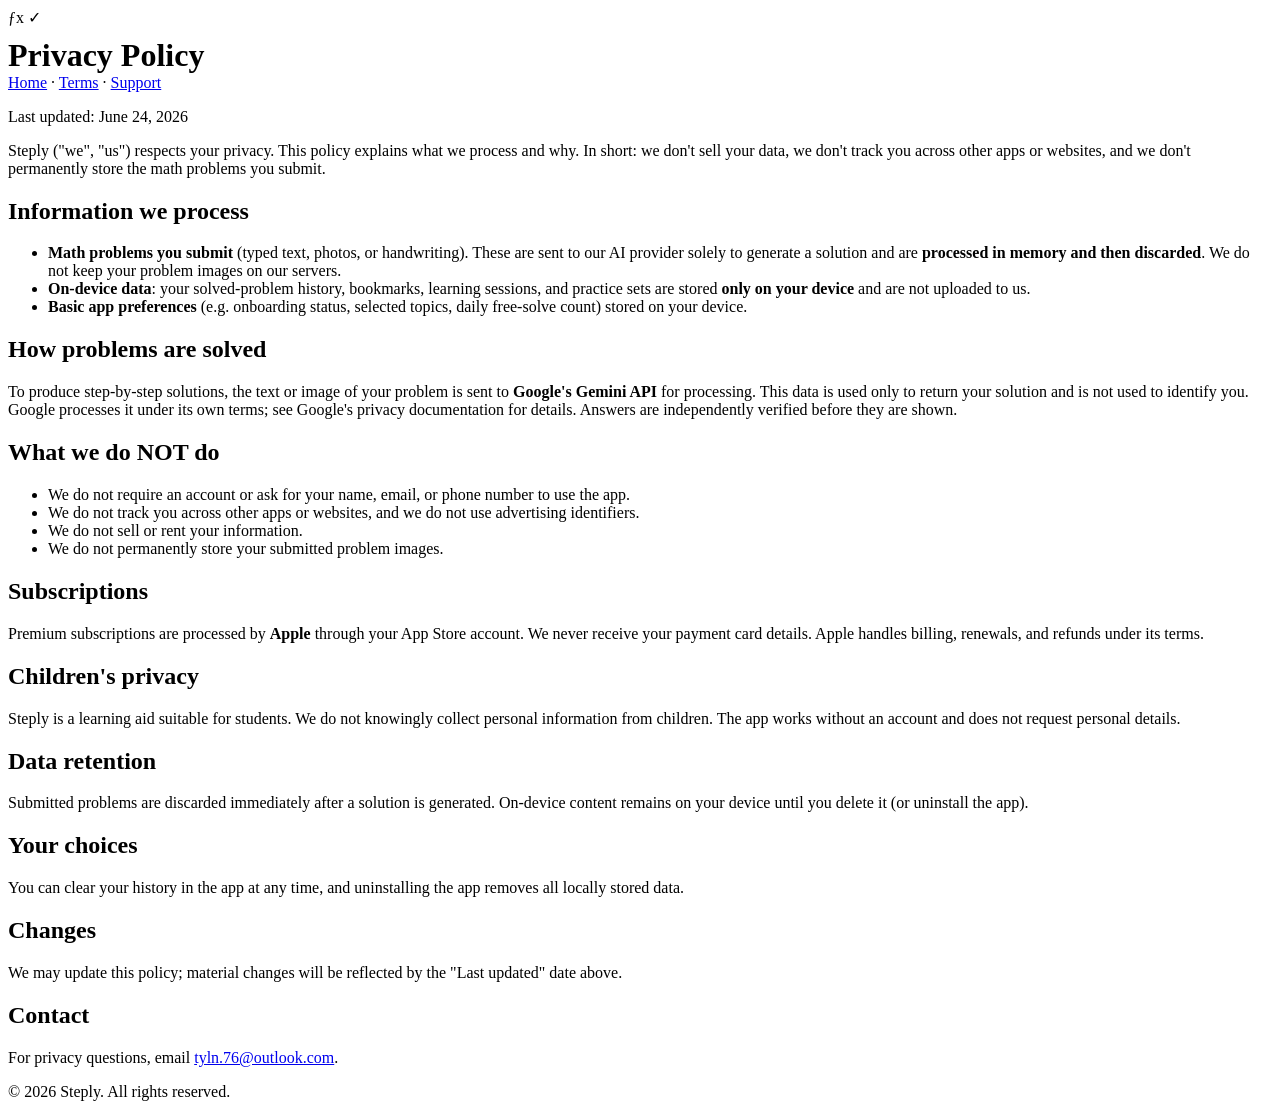
==== privacy.html @ 300f01c4 "add privacy.html" ====
<!doctype html>
<html lang="en"><head>
<meta charset="utf-8"><meta name="viewport" content="width=device-width,initial-scale=1">
<title>Steply — Privacy Policy</title>
<link rel="stylesheet" href="style.css">
</head><body>
<div class="hero"><div class="mark">ƒx <span class="check">✓</span></div>
<h1 style="margin:.3em 0 0">Privacy Policy</h1>
<nav><a href="index.html">Home</a> · <a href="terms.html">Terms</a> · <a href="support.html">Support</a></nav></div>
<div class="wrap"><div class="card">
<p class="muted">Last updated: June 24, 2026</p>

<p>Steply ("we", "us") respects your privacy. This policy explains what we process and why. In short: we don't sell your data, we don't track you across other apps or websites, and we don't permanently store the math problems you submit.</p>

<h2>Information we process</h2>
<ul>
  <li><strong>Math problems you submit</strong> (typed text, photos, or handwriting). These are sent to our AI provider solely to generate a solution and are <strong>processed in memory and then discarded</strong>. We do not keep your problem images on our servers.</li>
  <li><strong>On-device data</strong>: your solved-problem history, bookmarks, learning sessions, and practice sets are stored <strong>only on your device</strong> and are not uploaded to us.</li>
  <li><strong>Basic app preferences</strong> (e.g. onboarding status, selected topics, daily free-solve count) stored on your device.</li>
</ul>

<h2>How problems are solved</h2>
<p>To produce step-by-step solutions, the text or image of your problem is sent to <strong>Google's Gemini API</strong> for processing. This data is used only to return your solution and is not used to identify you. Google processes it under its own terms; see Google's privacy documentation for details. Answers are independently verified before they are shown.</p>

<h2>What we do NOT do</h2>
<ul>
  <li>We do not require an account or ask for your name, email, or phone number to use the app.</li>
  <li>We do not track you across other apps or websites, and we do not use advertising identifiers.</li>
  <li>We do not sell or rent your information.</li>
  <li>We do not permanently store your submitted problem images.</li>
</ul>

<h2>Subscriptions</h2>
<p>Premium subscriptions are processed by <strong>Apple</strong> through your App Store account. We never receive your payment card details. Apple handles billing, renewals, and refunds under its terms.</p>

<h2>Children's privacy</h2>
<p>Steply is a learning aid suitable for students. We do not knowingly collect personal information from children. The app works without an account and does not request personal details.</p>

<h2>Data retention</h2>
<p>Submitted problems are discarded immediately after a solution is generated. On-device content remains on your device until you delete it (or uninstall the app).</p>

<h2>Your choices</h2>
<p>You can clear your history in the app at any time, and uninstalling the app removes all locally stored data.</p>

<h2>Changes</h2>
<p>We may update this policy; material changes will be reflected by the "Last updated" date above.</p>

<h2>Contact</h2>
<p>For privacy questions, email <a href="mailto:tyln.76@outlook.com">tyln.76@outlook.com</a>.</p>
</div></div>
<div class="footer">© 2026 Steply. All rights reserved.</div>
</body></html>
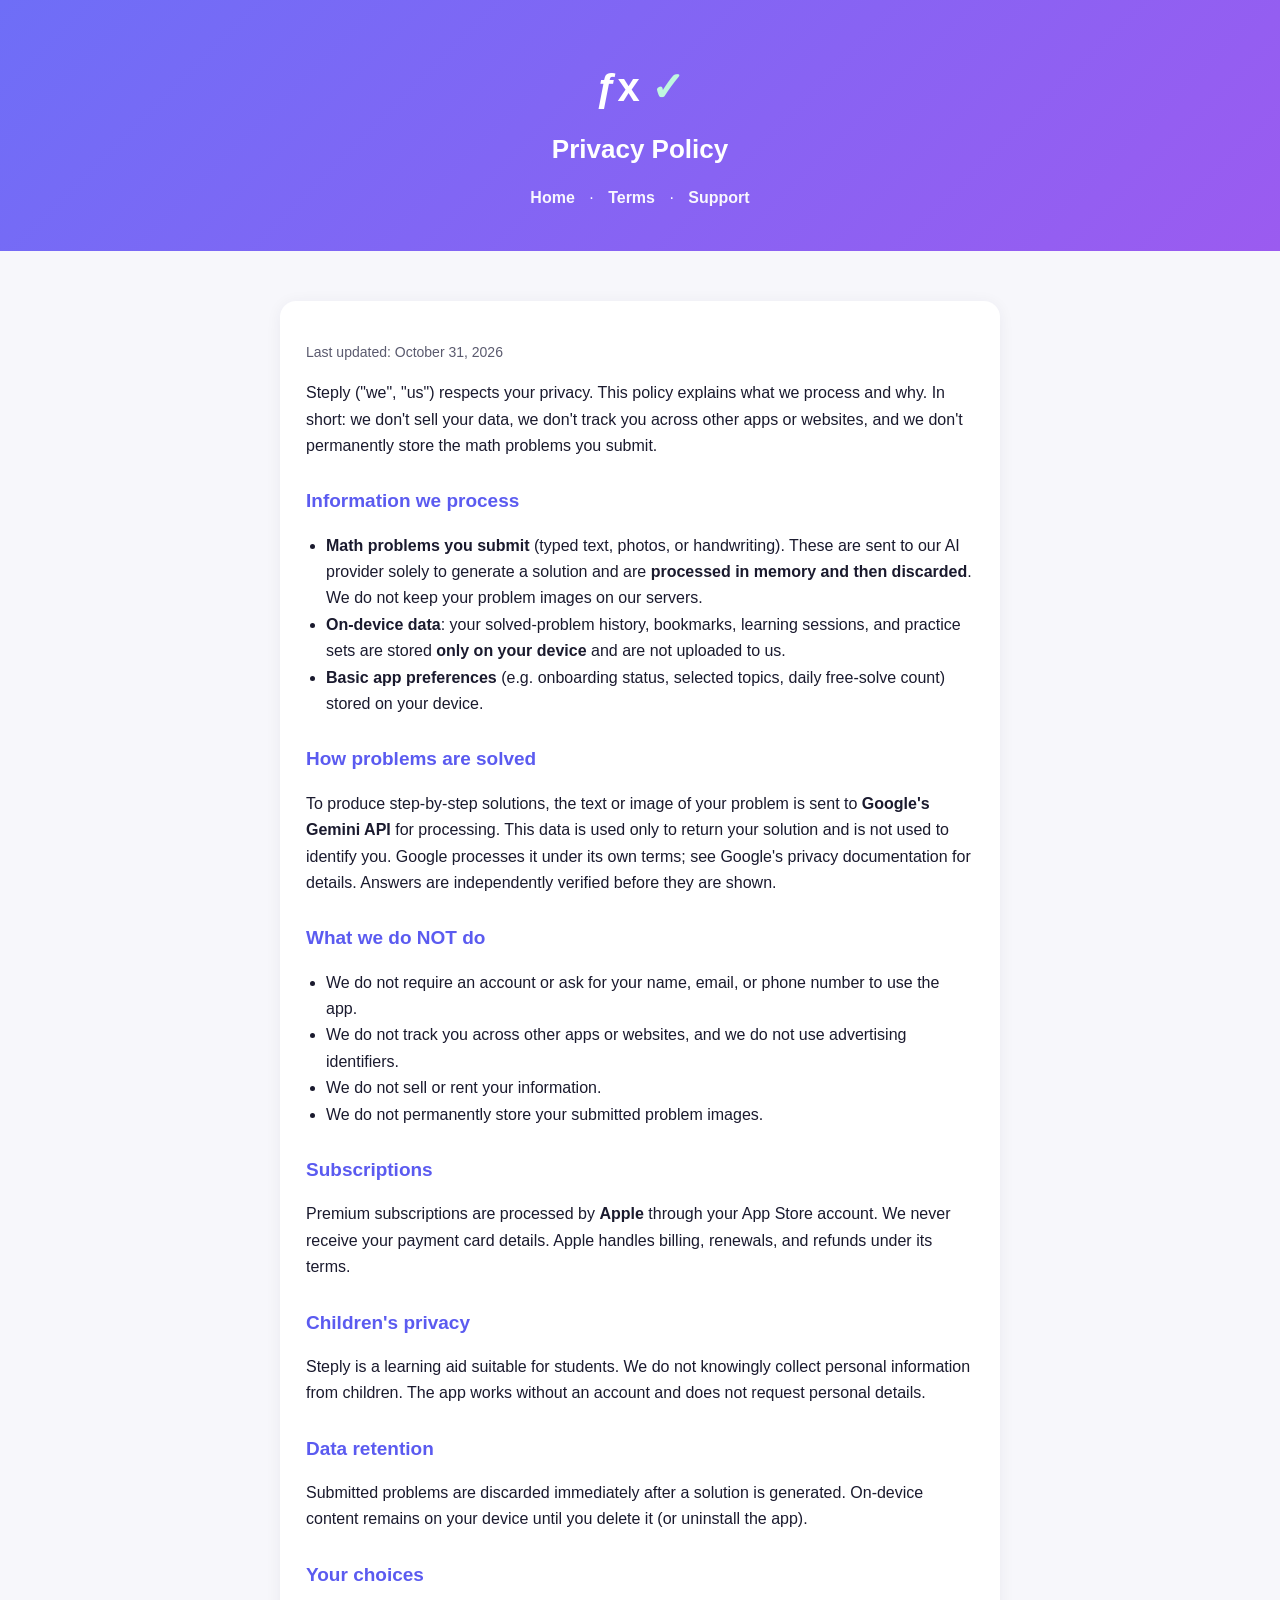
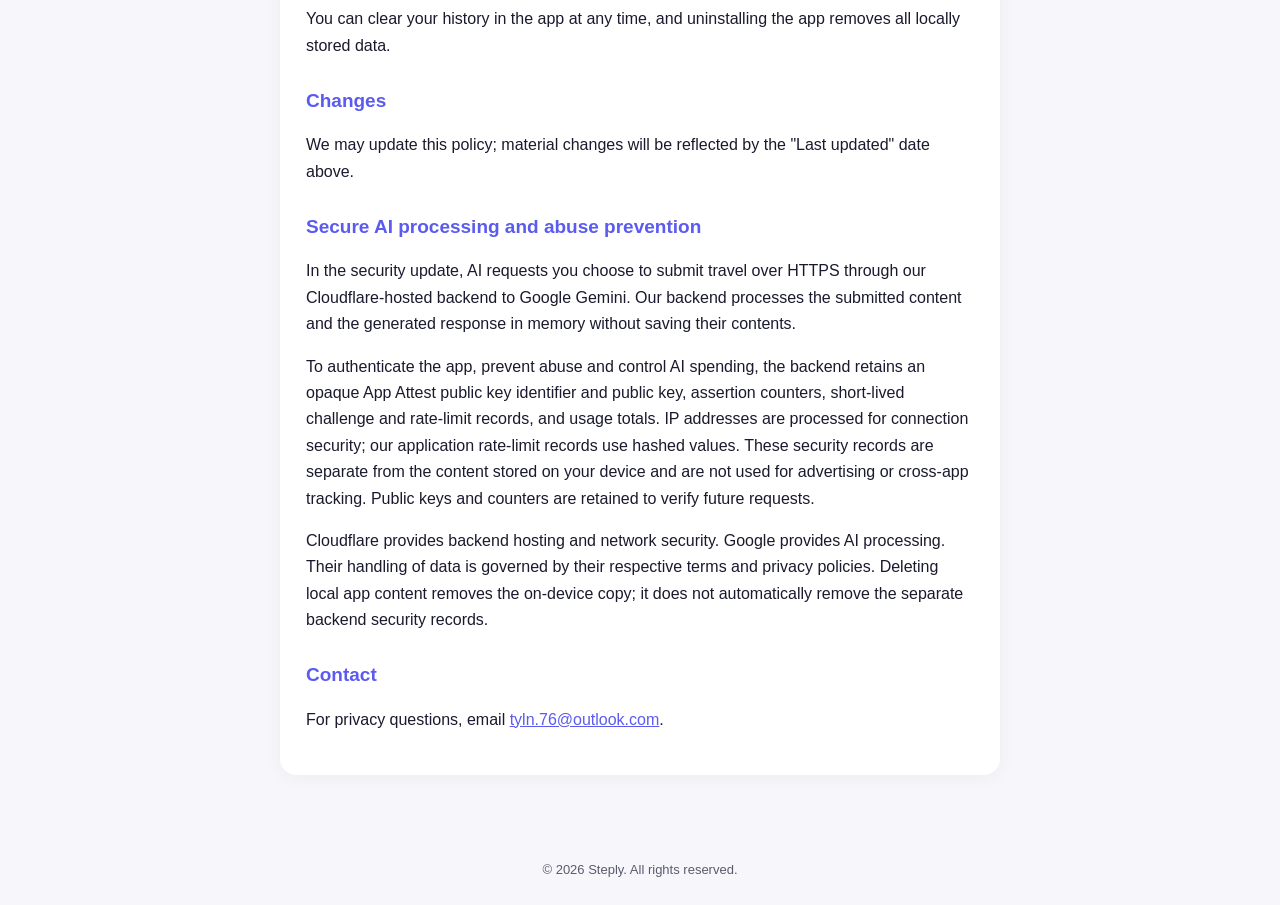
==== commit be25e7b7: "Describe secure AI proxy and abuse-prevention records" ====
--- a/privacy.html
+++ b/privacy.html
@@ -8,7 +8,7 @@
 <h1 style="margin:.3em 0 0">Privacy Policy</h1>
 <nav><a href="index.html">Home</a> · <a href="terms.html">Terms</a> · <a href="support.html">Support</a></nav></div>
 <div class="wrap"><div class="card">
-<p class="muted">Last updated: June 24, 2026</p>
+<p class="muted">Last updated: October 31, 2026</p>
 
 <p>Steply ("we", "us") respects your privacy. This policy explains what we process and why. In short: we don't sell your data, we don't track you across other apps or websites, and we don't permanently store the math problems you submit.</p>
 
@@ -45,6 +45,10 @@
 <h2>Changes</h2>
 <p>We may update this policy; material changes will be reflected by the "Last updated" date above.</p>
 
+<section id="secure-ai-processing-20261031"><h2>Secure AI processing and abuse prevention</h2>
+<p>In the security update, AI requests you choose to submit travel over HTTPS through our Cloudflare-hosted backend to Google Gemini. Our backend processes the submitted content and the generated response in memory without saving their contents.</p>
+<p>To authenticate the app, prevent abuse and control AI spending, the backend retains an opaque App Attest public key identifier and public key, assertion counters, short-lived challenge and rate-limit records, and usage totals. IP addresses are processed for connection security; our application rate-limit records use hashed values. These security records are separate from the content stored on your device and are not used for advertising or cross-app tracking. Public keys and counters are retained to verify future requests.</p>
+<p>Cloudflare provides backend hosting and network security. Google provides AI processing. Their handling of data is governed by their respective terms and privacy policies. Deleting local app content removes the on-device copy; it does not automatically remove the separate backend security records.</p></section>
 <h2>Contact</h2>
 <p>For privacy questions, email <a href="mailto:tyln.76@outlook.com">tyln.76@outlook.com</a>.</p>
 </div></div>
--- a/style.css
+++ b/style.css
@@ -0,0 +1,20 @@
+:root { --indigo:#5B5BF0; --violet:#9B5BF0; --green:#18B26B; --ink:#1a1a2e; --muted:#5a5a6e; }
+* { box-sizing:border-box; }
+body { margin:0; font-family:-apple-system,BlinkMacSystemFont,"Segoe UI",Roboto,Helvetica,Arial,sans-serif;
+  color:var(--ink); line-height:1.65; background:#f7f7fb; }
+.hero { background:linear-gradient(135deg,#6E6EF7,#9B5BF0); color:#fff; padding:54px 20px 40px; text-align:center; }
+.hero .mark { font-size:40px; font-weight:800; }
+.hero .check { color:#bff7df; }
+.hero p { opacity:.92; max-width:560px; margin:10px auto 0; }
+.wrap { max-width:760px; margin:0 auto; padding:28px 20px 60px; }
+.card { background:#fff; border-radius:16px; padding:26px 26px; box-shadow:0 2px 16px rgba(30,30,60,.06); margin-top:22px; }
+h1 { font-size:26px; margin:0 0 6px; }
+h2 { font-size:19px; margin:26px 0 8px; color:var(--indigo); }
+.muted { color:var(--muted); font-size:14px; }
+a { color:var(--indigo); }
+nav { margin-top:14px; }
+nav a { color:#fff; text-decoration:none; margin:0 10px; font-weight:600; opacity:.95; }
+.footer { text-align:center; color:var(--muted); font-size:13px; padding:24px; }
+ul { padding-left:20px; }
+.badge { display:inline-block; background:rgba(24,178,107,.14); color:var(--green); font-weight:700;
+  font-size:13px; padding:4px 10px; border-radius:20px; }
